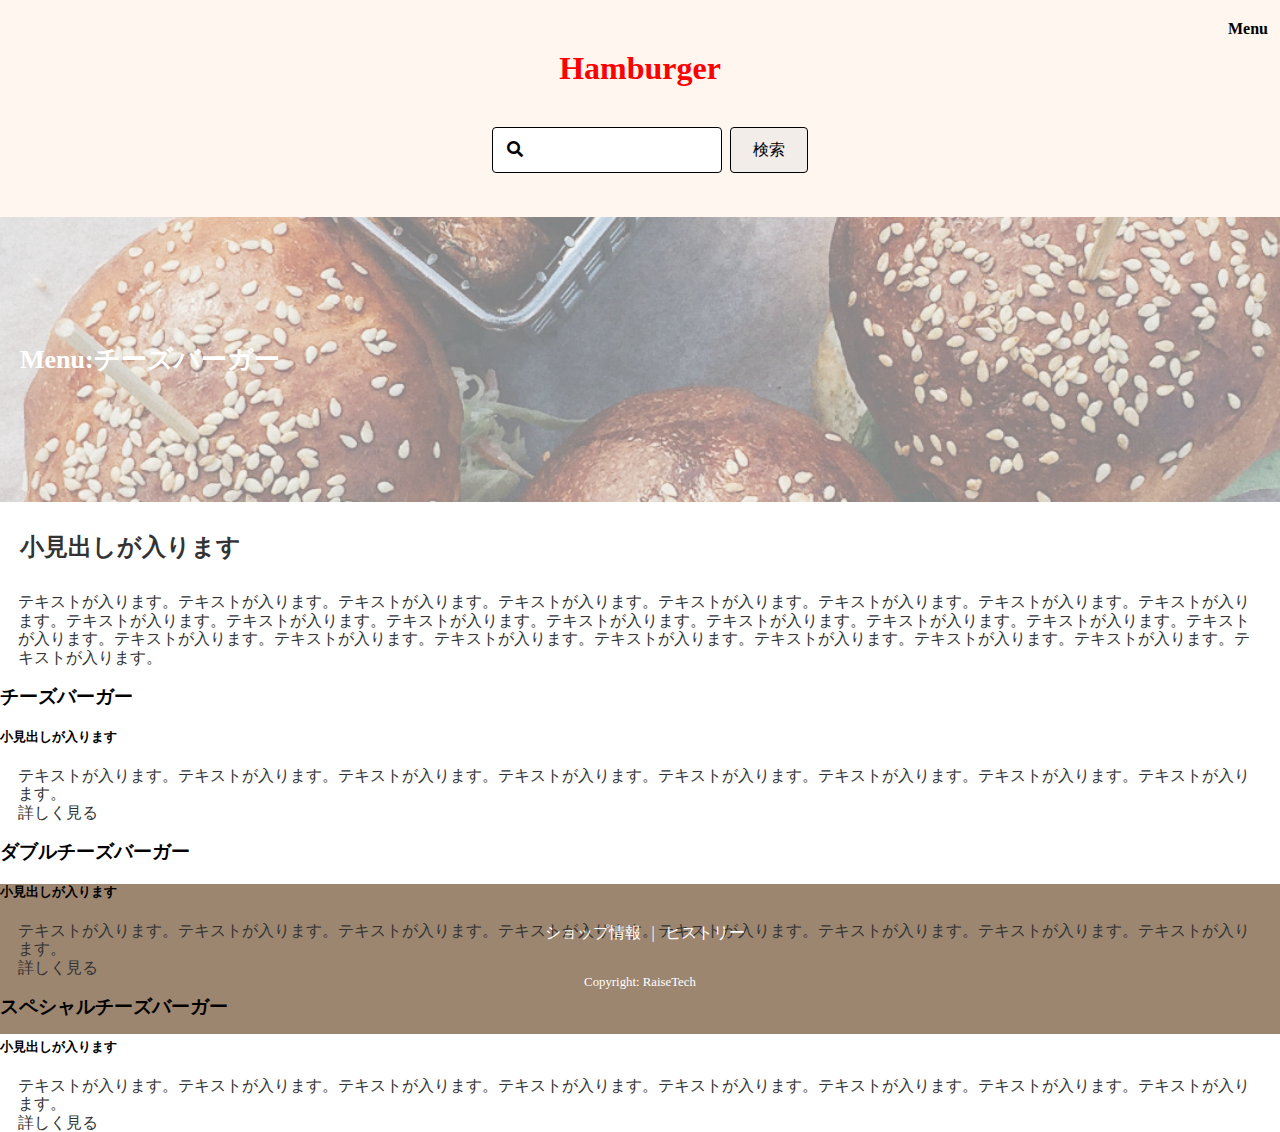
==== archive.html @ 67adfc06 "更新" ====
<!DOCTYPE html>
<html lang="ja">
<head>
    <meta charset="UTF-8">
    <meta name="viewport" content="width=device-width, initial-scale=1.0">
    <link href="https://use.fontawesome.com/releases/v5.6.1/css/all.css" rel="stylesheet">
    <link rel="stylesheet" href="css/style.css">
    <title>front-page</title>
</head>
<body>
        <header class="l-header">
            <h1 class="c-headline--lv1">Hamburger</h1>
            <form class="p-serchform" action="#">
                <span class="c-serch--icon"><i class="fa fa-search"></i></span>
                <input class="c-serch--box" type="search" name="search">
                <input class="c-serch--button" type="submit" name="submit" value="検索">
            </form>
            <p class="c-title--menu">Menu</p>
        </header>
        <div class="c-overlay"></div>
        <aside class="l-sidebar">
            <div class="p-primary-menu">
                <span class="c-close-button"></span>
                <p class="c-menu-title">Menu</p>
                <ul class="p-grand-menu c-grand-menu c-grand-menu__primary--menu">
                    <li class="c-grand-menu__primary--item"><p>バーガー</p>
                        <ul class="c-grand-menu__secondary--menu">
                            <li class="c-grand-menu__secondary--item">ハンバーガー</li>
                            <li class="c-grand-menu__secondary--item">チーズバーガー</li>
                            <li class="c-grand-menu__secondary--item">テリヤキバーガー</li>
                            <li class="c-grand-menu__secondary--item">アボカドバーガー</li>
                            <li class="c-grand-menu__secondary--item">フィッシュバーガー</li>
                            <li class="c-grand-menu__secondary--item">ベーコンバーガー</li>
                            <li class="c-grand-menu__secondary--item">チキンバーガー</li>
                        </ul>
                    </li>
                    <li class="c-grand-menu__primary--item"><p>サイド</p>
                        <ul class="c-grand-menu__secondary--menu">
                            <li class="c-grand-menu__secondary--item">ポテト</li>
                            <li class="c-grand-menu__secondary--item">サラダ</li>
                            <li class="c-grand-menu__secondary--item">ナゲット</li>
                            <li class="c-grand-menu__secondary--item">コーン</li>
                        </ul>
                    </li>
                    <li class="c-grand-menu__primary--item"><p>ドリンク</p>
                        <ul class="c-grand-menu__secondary--menu">
                            <li class="c-grand-menu__secondary--item">コーラ</li>
                            <li class="c-grand-menu__secondary--item">ファンタ</li>
                            <li class="c-grand-menu__secondary--item">オレンジ</li>
                            <li class="c-grand-menu__secondary--item">アップル</li>
                            <li class="c-grand-menu__secondary--item">紅茶（Ice/Hot）</li>
                            <li class="c-grand-menu__secondary--item">コーヒー（Ice/Hot）</li>
                        </ul>
                    </li>
                </ul><!--.p-grand-menu c-primary-menu-->
            </div><!--.p-primary-menu-->
        </aside>
       <main class="l-main-wrap">
            <div class="p-hero--archive">
                <h2 class="c-headline--lv2">Menu:<span>チーズバーガー</span></h2>
            </div>
        </main>
        <section class="l-sub--archive">
            <h4 class="c-headline--lv4__archive">小見出しが入ります</h4>
            <p>テキストが入ります。テキストが入ります。テキストが入ります。テキストが入ります。テキストが入ります。テキストが入ります。テキストが入ります。テキストが入ります。テキストが入ります。テキストが入ります。テキストが入ります。テキストが入ります。テキストが入ります。テキストが入ります。テキストが入ります。テキストが入ります。テキストが入ります。テキストが入ります。テキストが入ります。テキストが入ります。テキストが入ります。テキストが入ります。テキストが入ります。テキストが入ります。</p>
            <div class="c-food-menu">
                <div class="c-food-menu__picture"></div>
                <h3 class="c-food-menu__title">チーズバーガー</h3>
                <h5 class="c-food-menu__headline">小見出しが入ります</h5>
                <p class="c-food-menu__description">テキストが入ります。テキストが入ります。テキストが入ります。テキストが入ります。テキストが入ります。テキストが入ります。テキストが入ります。テキストが入ります。</p>
                <div class="c-food-menu__detail">
                    <p>詳しく見る</p>
                </div>
            </div>
            <div class="c-food-menu">
                <div class="c-food-menu__picture"></div>
                <h3 class="c-food-menu__title">ダブルチーズバーガー</h3>
                <h5 class="c-food-menu__headline">小見出しが入ります</h5>
                <p class="c-food-menu__description">テキストが入ります。テキストが入ります。テキストが入ります。テキストが入ります。テキストが入ります。テキストが入ります。テキストが入ります。テキストが入ります。</p>
                <div class="c-food-menu__detail">
                    <p>詳しく見る</p>
                </div>
            </div>
            <div class="c-food-menu">
                <div class="c-food-menu__picture"></div>
                <h3 class="c-food-menu__title">スペシャルチーズバーガー</h3>
                <h5 class="c-food-menu__headline">小見出しが入ります</h5>
                <p class="c-food-menu__description">テキストが入ります。テキストが入ります。テキストが入ります。テキストが入ります。テキストが入ります。テキストが入ります。テキストが入ります。テキストが入ります。</p>
                <div class="c-food-menu__detail">
                    <p>詳しく見る</p>
                </div>
            </div>
        </section>

    <footer class="l-footer">
        <nav class="p-footer__navigation">
            <ul class="c-footer__navigation">
                <li class="c-footer__navigation__item"><a href="#">ショップ情報</a></li>
                <li class="c-footer__navigation__item">|</li>
                <li class="c-footer__navigation__item"><a href="#">ヒストリー</a></li>
            </ul>
        </nav>
        <p class="c-copyright"><small>Copyright: RaiseTech</small></p>
    </footer>

    <script src="https://code.jquery.com/jquery-3.5.1.min.js"></script>
    <script type="text/javascript" src="./js/javascript.js"></script>

</body>
</html>
---- css/style.css ----
/*! normalize.css v8.0.1 | MIT License | github.com/necolas/normalize.css */
/* Document
   ========================================================================== */
/**
 * 1. Correct the line height in all browsers.
 * 2. Prevent adjustments of font size after orientation changes in iOS.
 */
html {
  line-height: 1.15;
  /* 1 */
  -webkit-text-size-adjust: 100%;
  /* 2 */
}

/* Sections
     ========================================================================== */
/**
   * Remove the margin in all browsers.
   */
body {
  margin: 0;
}

/**
   * Render the `main` element consistently in IE.
   */
main {
  display: block;
}

/**
   * Correct the font size and margin on `h1` elements within `section` and
   * `article` contexts in Chrome, Firefox, and Safari.
   */
h1 {
  font-size: 2em;
  margin: 0.67em 0;
}

/* Grouping content
     ========================================================================== */
/**
   * 1. Add the correct box sizing in Firefox.
   * 2. Show the overflow in Edge and IE.
   */
hr {
  -webkit-box-sizing: content-box;
          box-sizing: content-box;
  /* 1 */
  height: 0;
  /* 1 */
  overflow: visible;
  /* 2 */
}

/**
   * 1. Correct the inheritance and scaling of font size in all browsers.
   * 2. Correct the odd `em` font sizing in all browsers.
   */
pre {
  font-family: monospace, monospace;
  /* 1 */
  font-size: 1em;
  /* 2 */
}

/* Text-level semantics
     ========================================================================== */
/**
   * Remove the gray background on active links in IE 10.
   */
a {
  background-color: transparent;
}

/**
   * 1. Remove the bottom border in Chrome 57-
   * 2. Add the correct text decoration in Chrome, Edge, IE, Opera, and Safari.
   */
abbr[title] {
  border-bottom: none;
  /* 1 */
  text-decoration: underline;
  /* 2 */
  -webkit-text-decoration: underline dotted;
          text-decoration: underline dotted;
  /* 2 */
}

/**
   * Add the correct font weight in Chrome, Edge, and Safari.
   */
b, strong {
  font-weight: bolder;
}

/**
   * 1. Correct the inheritance and scaling of font size in all browsers.
   * 2. Correct the odd `em` font sizing in all browsers.
   */
code, kbd, samp {
  font-family: monospace, monospace;
  /* 1 */
  font-size: 1em;
  /* 2 */
}

/**
   * Add the correct font size in all browsers.
   */
small {
  font-size: 80%;
}

/**
   * Prevent `sub` and `sup` elements from affecting the line height in
   * all browsers.
   */
sub, sup {
  font-size: 75%;
  line-height: 0;
  position: relative;
  vertical-align: baseline;
}

sub {
  bottom: -0.25em;
}

sup {
  top: -0.5em;
}

/* Embedded content
     ========================================================================== */
/**
   * Remove the border on images inside links in IE 10.
   */
img {
  border-style: none;
}

/* Forms
     ========================================================================== */
/**
   * 1. Change the font styles in all browsers.
   * 2. Remove the margin in Firefox and Safari.
   */
button, input, optgroup, select, textarea {
  font-family: inherit;
  /* 1 */
  font-size: 100%;
  /* 1 */
  line-height: 1.15;
  /* 1 */
  margin: 0;
  /* 2 */
}

/**
   * Show the overflow in IE.
   * 1. Show the overflow in Edge.
   */
button, input {
  /* 1 */
  overflow: visible;
}

/**
   * Remove the inheritance of text transform in Edge, Firefox, and IE.
   * 1. Remove the inheritance of text transform in Firefox.
   */
button, select {
  /* 1 */
  text-transform: none;
}

/**
   * Correct the inability to style clickable types in iOS and Safari.
   */
button, [type="button"], [type="reset"], [type="submit"] {
  -webkit-appearance: button;
}

/**
   * Remove the inner border and padding in Firefox.
   */
button::-moz-focus-inner, [type="button"]::-moz-focus-inner, [type="reset"]::-moz-focus-inner, [type="submit"]::-moz-focus-inner {
  border-style: none;
  padding: 0;
}

/**
   * Restore the focus styles unset by the previous rule.
   */
button:-moz-focusring, [type="button"]:-moz-focusring, [type="reset"]:-moz-focusring, [type="submit"]:-moz-focusring {
  outline: 1px dotted ButtonText;
}

/**
   * Correct the padding in Firefox.
   */
fieldset {
  padding: 0.35em 0.75em 0.625em;
}

/**
   * 1. Correct the text wrapping in Edge and IE.
   * 2. Correct the color inheritance from `fieldset` elements in IE.
   * 3. Remove the padding so developers are not caught out when they zero out
   *    `fieldset` elements in all browsers.
   */
legend {
  -webkit-box-sizing: border-box;
          box-sizing: border-box;
  /* 1 */
  color: inherit;
  /* 2 */
  display: table;
  /* 1 */
  max-width: 100%;
  /* 1 */
  padding: 0;
  /* 3 */
  white-space: normal;
  /* 1 */
}

/**
   * Add the correct vertical alignment in Chrome, Firefox, and Opera.
   */
progress {
  vertical-align: baseline;
}

/**
   * Remove the default vertical scrollbar in IE 10+.
   */
textarea {
  overflow: auto;
}

/**
   * 1. Add the correct box sizing in IE 10.
   * 2. Remove the padding in IE 10.
   */
[type="checkbox"], [type="radio"] {
  -webkit-box-sizing: border-box;
          box-sizing: border-box;
  /* 1 */
  padding: 0;
  /* 2 */
}

/**
   * Correct the cursor style of increment and decrement buttons in Chrome.
   */
[type="number"]::-webkit-inner-spin-button, [type="number"]::-webkit-outer-spin-button {
  height: auto;
}

/**
   * 1. Correct the odd appearance in Chrome and Safari.
   * 2. Correct the outline style in Safari.
   */
[type="search"] {
  -webkit-appearance: textfield;
  /* 1 */
  outline-offset: -2px;
  /* 2 */
}

[type="search"]::-webkit-search-decoration {
  -webkit-appearance: none;
}

/**
   * Remove the inner padding in Chrome and Safari on macOS.
   */
/**
   * 1. Correct the inability to style clickable types in iOS and Safari.
   * 2. Change font properties to `inherit` in Safari.
   */
::-webkit-file-upload-button {
  -webkit-appearance: button;
  /* 1 */
  font: inherit;
  /* 2 */
}

/* Interactive
     ========================================================================== */
/*
   * Add the correct display in Edge, IE 10+, and Firefox.
   */
details {
  display: block;
}

/*
   * Add the correct display in all browsers.
   */
summary {
  display: list-item;
}

/* Misc
     ========================================================================== */
/**
   * Add the correct display in IE 10+.
   */
template, [hidden] {
  display: none;
}

/**
   * Add the correct display in IE 10.
   */
.c-headline--lv1 {
  margin: 0;
}

.c-title--menu {
  margin: 0;
}

section {
  margin: 0;
}

div {
  margin: 0;
}

p {
  margin: 0;
}

.c-footer__navigation {
  margin: 0;
  padding: 0;
}

.p-grand-menu {
  margin: 0;
  padding: 0;
}

.c-grand-menu__secondary--menu {
  margin: 0;
  padding: 0;
}

.p-primary-menu {
  margin: 0;
  padding: 0;
}

.c-close-button {
  margin: 0;
  padding: 0;
}

.c-headline--lv1 {
  margin: 0;
  padding: 0;
}

.c-headline--lv2 {
  margin: 0;
  padding: 0;
}

.c-headline--lv3 {
  margin: 0;
  padding: 0;
}

.c-headline--lv4 {
  margin: 0;
  padding: 0;
}

.p-hero--main {
  margin: 0;
  padding: 0;
}

.l-main-wrap {
  margin: 0;
  padding: 0;
}

.l-header {
  height: 217px;
  width: 100%;
  background-color: #FFF7EF;
}

.l-sidebar {
  width: 250px;
  height: 2716px;
  position: fixed;
  top: 0;
  right: -100%;
  display: block;
  -webkit-transition: 0.3s;
  transition: 0.3s;
  overflow-y: scroll;
}

.l-sidebar.open {
  overflow-y: scroll;
  width: 250px;
  height: 2716px;
  position: fixed;
  top: 0;
  right: 0;
  display: block;
  -webkit-transition: 0.3s;
  transition: 0.3s;
}

.l-main-wrap {
  width: 100%;
  height: 285px;
}

.l-sub--wrap {
  width: 100%;
  height: 1374px;
  display: -webkit-box;
  display: -ms-flexbox;
  display: flex;
  -webkit-box-orient: vertical;
  -webkit-box-direction: normal;
      -ms-flex-direction: column;
          flex-direction: column;
}

.l-sub--archive {
  width: 100%;
  height: 350px;
}

.l-sub--archive p {
  color: #333333;
  margin-right: 18px;
  margin-left: 18px;
}

.l-map {
  width: auto;
  height: 691px;
  background-color: rgba(94, 94, 94, 0.651);
}

.l-footer {
  width: 100%;
  height: 150px;
  background-color: #9D8670;
}

.c-headline--lv1 {
  font-weight: bold;
  font-size: 32px;
  text-align: center;
  padding-top: 50px;
}

.c-headline--lv2 {
  font-weight: bold;
  font-size: 26px;
  color: white;
  line-height: 285px;
  margin-left: 20px;
}

.c-headline--lv3 {
  font-weight: normal;
  font-size: 26px;
  color: white;
}

.c-headline--lv4 {
  color: white;
  font-weight: bold;
  font-size: 26px;
  margin-top: 30px;
  margin-left: 10px;
  margin-bottom: 12px;
}

.c-headline--lv4__archive {
  font-size: 24px;
  margin-left: 20px;
  color: #333333;
}

.c-serch--box {
  border-radius: 4px;
  width: 230px;
  height: 46px;
  border: 1px solid;
  margin-right: 2px;
  padding-left: 35px;
}

.c-serch--button {
  border-radius: 4px;
  width: 78px;
  height: 46px;
  border: 1px solid;
  font-size: 16px;
  margin-left: 2px;
  background-color: #F2EDE9;
  -webkit-transition: background-color 0.3s;
  transition: background-color 0.3s;
}

.c-serch--button:hover {
  cursor: pointer;
  background-color: #d3cfcad3;
}

.c-serch--icon i {
  -webkit-columns: #333333;
          columns: #333333;
  position: relative;
  left: 35px;
}

.c-title--menu {
  font-weight: bold;
  position: absolute;
  top: 20px;
  right: 12px;
  cursor: pointer;
}

.c-title--menu a {
  text-decoration: none;
  color: #333333;
}

.c-place-menu__name {
  color: white;
  font-weight: bold;
  font-size: 32px;
  margin-top: 50px;
  margin-left: 10px;
}

.c-place-menu__bar {
  width: 5%;
  border: white solid 3px;
  margin-top: 40px;
  margin-left: 10px;
}

.c-place-menu__description {
  color: white;
  margin-left: 10px;
}

.c-footer__navigation {
  display: -webkit-box;
  display: -ms-flexbox;
  display: flex;
  -webkit-box-pack: center;
      -ms-flex-pack: center;
          justify-content: center;
  list-style: none;
  padding-top: 40px;
}

.c-footer__navigation__item {
  color: white;
  padding-left: 10px;
}

.c-footer__navigation__item a {
  color: white;
  text-decoration: none;
}

.c-copyright {
  color: white;
  text-align: center;
  padding-top: 30px;
}

.c-grand-menu__primary--menu {
  list-style: none;
  position: absolute;
  top: 218px;
  left: 46px;
}

.c-grand-menu__primary--item > p {
  color: #707070;
  padding-top: 25px;
  padding-bottom: 25px;
  font-size: 20px;
}

.c-grand-menu__secondary--menu {
  list-style: none;
}

.c-grand-menu__secondary--item {
  padding-top: 10px;
  padding-bottom: 10px;
  padding-left: 18px;
  color: #707070;
}

.c-close-button {
  display: block;
  width: 40px;
  height: 40px;
  position: relative;
  margin-left: auto;
  cursor: pointer;
}

.c-close-button::before, .c-close-button::after {
  content: "";
  display: block;
  width: 100%;
  height: 6px;
  background-color: #707070;
  -webkit-transform: rotate(45deg);
          transform: rotate(45deg);
  -webkit-transform-origin: 0% 50%;
          transform-origin: 0% 50%;
  position: absolute;
  top: calc(14% - 5px);
  left: 14%;
}

.c-close-button::after {
  -webkit-transform: rotate(-45deg);
          transform: rotate(-45deg);
  -webkit-transform-origin: 100% 50%;
          transform-origin: 100% 50%;
  left: auto;
  right: 14%;
  cursor: pointer;
}

.c-map {
  background-color: rgba(0, 0, 0, 0.274);
  height: 415px;
}

.c-map__title {
  padding-top: 20px;
  padding-left: 20px;
}

.c-map__bar {
  border: white solid 1px;
  width: 13%;
  margin-top: 18px;
  margin-left: 18px;
  margin-bottom: 8px;
}

.c-map__description {
  color: white;
  font-size: 14px;
  margin-left: 18px;
  line-height: 36px;
}

.c-overlay {
  top: 0;
  left: 100%;
}

.c-overlay.open {
  height: 100%;
  width: 100%;
  background-color: rgba(0, 0, 0, 0.5);
  position: absolute;
  top: 0;
  left: 0;
  display: block;
}

.p-serchform {
  text-align: center;
  padding-top: 40px;
}

.p-hero--main {
  background-image: url(/image/hero1.png);
  background-size: cover;
  height: 285px;
}

.p-hero--archive {
  background-image: url(/image/hero2.png);
  background-size: cover;
  height: 285px;
  background-position: center;
}

.p-place-menu--takeout {
  background-image: url(/image/takeout.png);
  width: 95%;
  height: 642px;
  margin-top: 20px;
  margin-bottom: 20px;
  margin-right: auto;
  margin-left: auto;
}

.p-place-menu--eatin {
  background-image: url(/image/eatin.png);
  width: 95%;
  height: 642px;
  margin-bottom: 49px;
  margin-right: auto;
  margin-left: auto;
}

.p-place-menu--wrap {
  display: -webkit-box;
  display: -ms-flexbox;
  display: flex;
  -webkit-box-orient: vertical;
  -webkit-box-direction: normal;
      -ms-flex-direction: column;
          flex-direction: column;
  -webkit-box-pack: end;
      -ms-flex-pack: end;
          justify-content: flex-end;
  height: 490px;
}

.p-place-menu__content {
  width: 95%;
  height: 163px;
  background-color: rgba(199, 199, 199, 0.637);
  margin-top: 10px;
  margin-left: auto;
  margin-right: auto;
}

.p-primary-menu {
  width: 250px;
  height: 3300px;
  background-color: #F2EDE9;
  position: relative;
  margin-left: auto;
}

.p-map {
  background-image: url(/image/map.png);
  background-size: cover;
  height: 691px;
}

@media screen and (min-width: 600px) {
  .c-headline--lv1 {
    color: red;
  }
}

body {
  position: relative;
}
/*# sourceMappingURL=style.css.map */
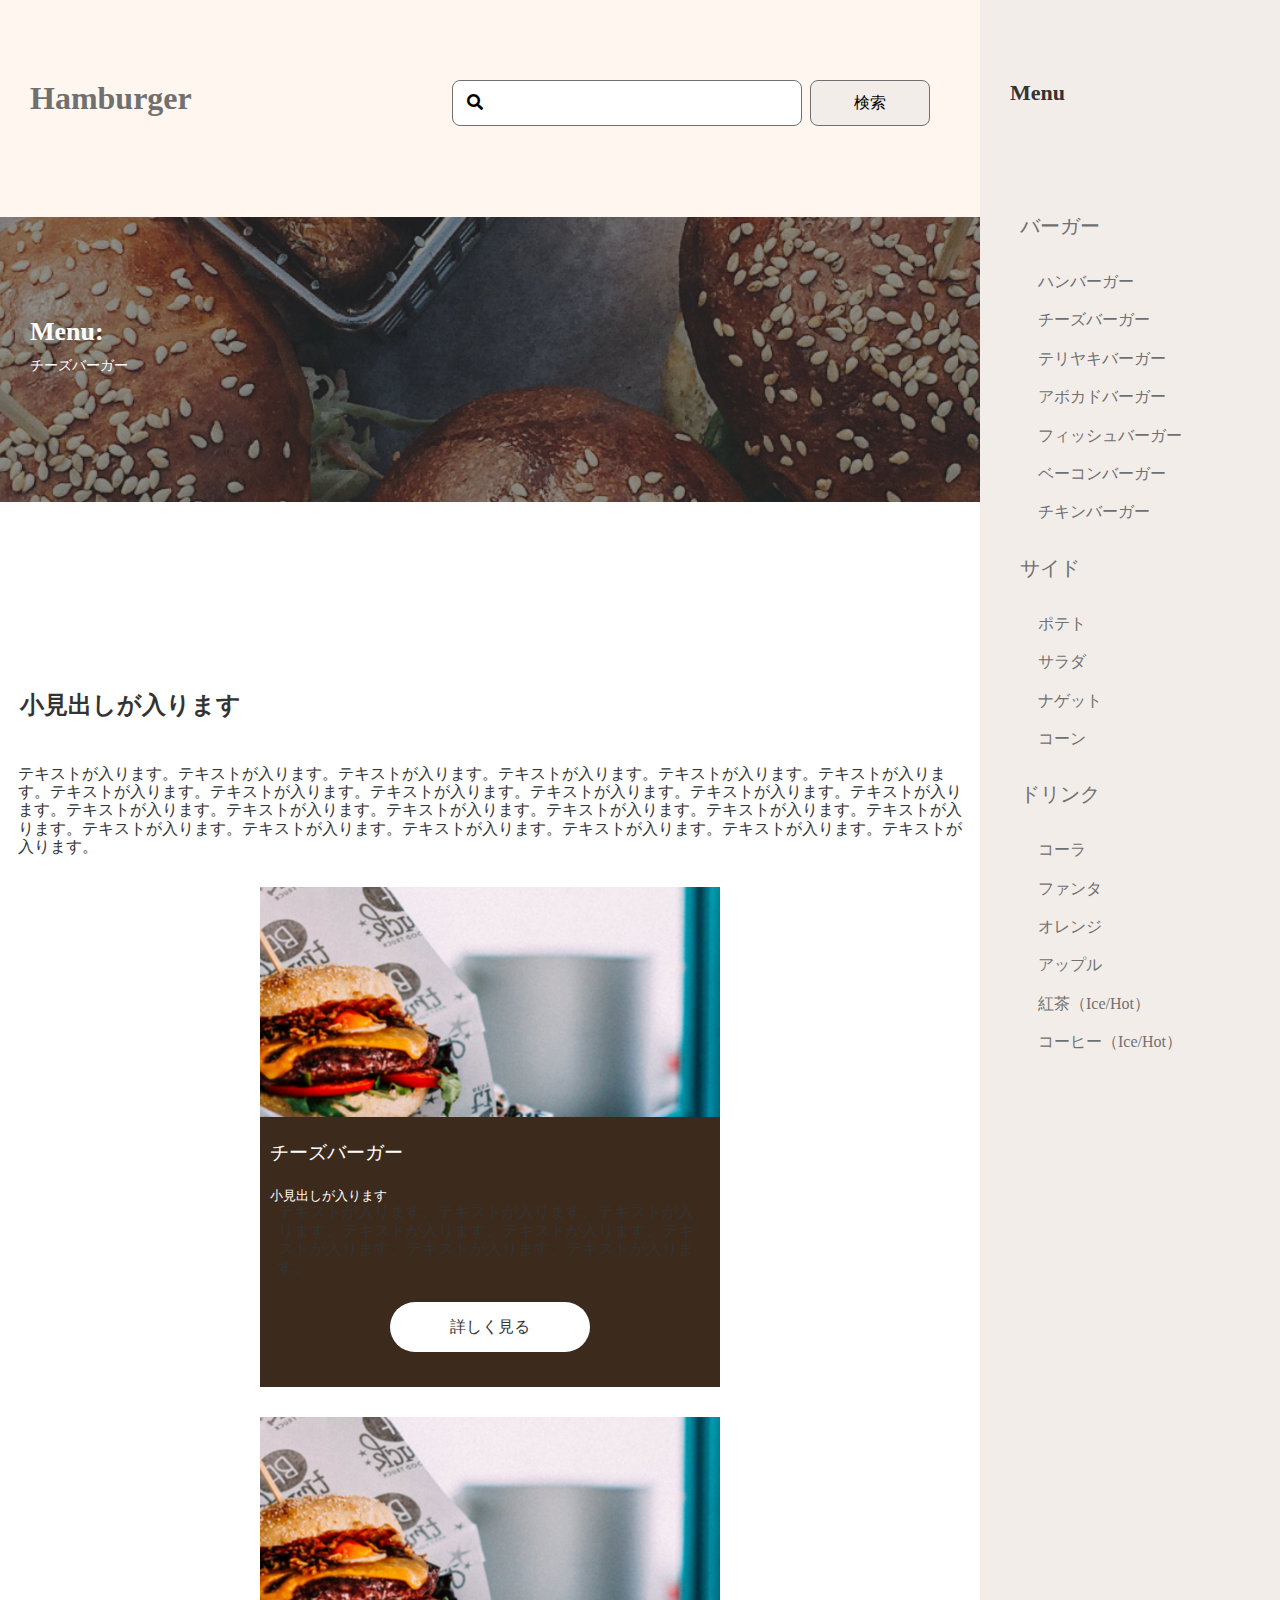
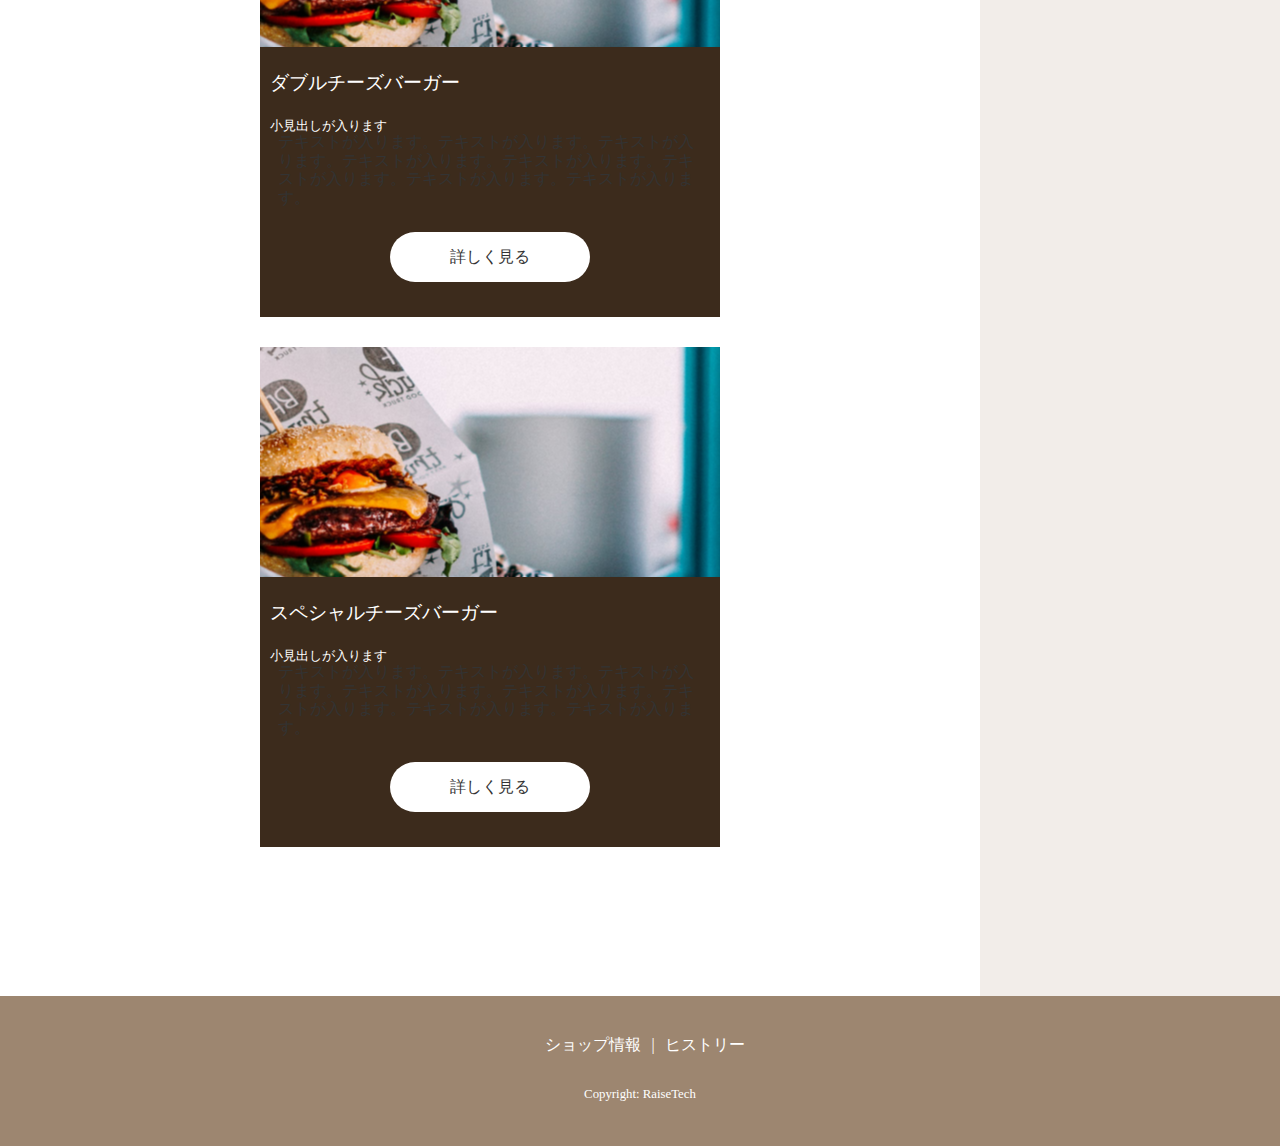
==== commit f101c3a7: "更新" ====
--- a/archive.html
+++ b/archive.html
@@ -21,7 +21,7 @@
         <aside class="l-sidebar">
             <div class="p-primary-menu">
                 <span class="c-close-button"></span>
-                <p class="c-menu-title">Menu</p>
+                <p class="c-title--menu__sidebar">Menu</p>
                 <ul class="p-grand-menu c-grand-menu c-grand-menu__primary--menu">
                     <li class="c-grand-menu__primary--item"><p>バーガー</p>
                         <ul class="c-grand-menu__secondary--menu">
@@ -57,7 +57,7 @@
         </aside>
        <main class="l-main-wrap">
             <div class="p-hero--archive">
-                <h2 class="c-headline--lv2">Menu:<span>チーズバーガー</span></h2>
+                <h2 class="c-headline--lv2__archive">Menu:<span><br>チーズバーガー</span></h2>
             </div>
         </main>
         <section class="l-sub--archive">
--- a/css/style.css
+++ b/css/style.css
@@ -1,3 +1,29 @@
+@media screen and (min-width: 1200px) {
+  body {
+    display: -ms-grid;
+    display: grid;
+    grid-template: "header sidebar" 217px "main sidebar" 430px "sub sidebar" 1300px "map sidebar" 649px "footer footer" 150px / 1fr 300px;
+  }
+  .l-header {
+    grid-area: header;
+  }
+  .l-sidebar {
+    grid-area: sidebar;
+  }
+  .l-main-wrap {
+    grid-area: main;
+  }
+  .l-sub--wrap {
+    grid-area: sub;
+  }
+  .l-map {
+    grid-area: map;
+  }
+  .l-footer {
+    grid-area: footer;
+  }
+}
+
 /*! normalize.css v8.0.1 | MIT License | github.com/necolas/normalize.css */
 /* Document
    ========================================================================== */
@@ -391,10 +417,56 @@
   padding: 0;
 }
 
+.c-headline--lv2__archive {
+  margin: 0;
+  padding: 0;
+}
+
+.c-headline--lv4__archive {
+  margin: 0;
+  padding: 0;
+}
+
+.c-food-menu__title {
+  margin: 0;
+  padding: 0;
+}
+
+.c-food-menu__headline {
+  margin: 0;
+  padding: 0;
+}
+
+.c-food-menu__description {
+  margin: 0;
+  padding: 0;
+}
+
+.c-food-menu__detail {
+  margin: 0;
+  padding: 0;
+}
+
+body {
+  position: relative;
+}
+
 .l-header {
   height: 217px;
   width: 100%;
   background-color: #FFF7EF;
+}
+
+@media screen and (min-width: 1200px) {
+  .l-header {
+    height: 217px;
+    display: -webkit-box;
+    display: -ms-flexbox;
+    display: flex;
+    -webkit-box-pack: justify;
+        -ms-flex-pack: justify;
+            justify-content: space-between;
+  }
 }
 
 .l-sidebar {
@@ -409,6 +481,15 @@
   overflow-y: scroll;
 }
 
+@media screen and (min-width: 1200px) {
+  .l-sidebar {
+    position: initial;
+    width: 300px;
+    overflow-y: initial;
+    height: 100%;
+  }
+}
+
 .l-sidebar.open {
   overflow-y: scroll;
   width: 250px;
@@ -426,6 +507,12 @@
   height: 285px;
 }
 
+@media screen and (min-width: 1200px) {
+  .l-main-wrap {
+    height: 430px;
+  }
+}
+
 .l-sub--wrap {
   width: 100%;
   height: 1374px;
@@ -438,9 +525,28 @@
           flex-direction: column;
 }
 
+@media screen and (min-width: 600px) {
+  .l-sub--wrap {
+    -webkit-box-pack: justify;
+        -ms-flex-pack: justify;
+            justify-content: space-between;
+    -webkit-box-orient: initial;
+    -webkit-box-direction: initial;
+        -ms-flex-direction: initial;
+            flex-direction: initial;
+    height: 720px;
+  }
+}
+
+@media screen and (min-width: 1200px) {
+  .l-sub--wrap {
+    height: 1300px;
+  }
+}
+
 .l-sub--archive {
   width: 100%;
-  height: 350px;
+  height: auto;
 }
 
 .l-sub--archive p {
@@ -453,6 +559,18 @@
   width: auto;
   height: 691px;
   background-color: rgba(94, 94, 94, 0.651);
+}
+
+@media screen and (min-width: 600px) {
+  .l-map {
+    height: 415px;
+  }
+}
+
+@media screen and (min-width: 1200px) {
+  .l-map {
+    height: 649px;
+  }
 }
 
 .l-footer {
@@ -466,6 +584,19 @@
   font-size: 32px;
   text-align: center;
   padding-top: 50px;
+  color: #707070;
+}
+
+.c-headline--lv1 > a {
+  text-decoration: none;
+  color: #707070;
+}
+
+@media screen and (min-width: 1200px) {
+  .c-headline--lv1 {
+    padding-top: 80px;
+    padding-left: 30px;
+  }
 }
 
 .c-headline--lv2 {
@@ -474,6 +605,20 @@
   color: white;
   line-height: 285px;
   margin-left: 20px;
+}
+
+.c-headline--lv2__archive {
+  padding-top: 100px;
+  padding-left: 30px;
+  font-weight: bold;
+  font-size: 26px;
+  line-height: initial;
+  color: white;
+}
+
+.c-headline--lv2__archive span {
+  font-size: 14px;
+  font-weight: normal;
 }
 
 .c-headline--lv3 {
@@ -493,24 +638,33 @@
 
 .c-headline--lv4__archive {
   font-size: 24px;
+  margin-top: 45px;
+  margin-bottom: 45px;
   margin-left: 20px;
   color: #333333;
 }
 
 .c-serch--box {
-  border-radius: 4px;
+  border-radius: 8px;
   width: 230px;
   height: 46px;
-  border: 1px solid;
+  border: 1px solid #707070;
   margin-right: 2px;
   padding-left: 35px;
+  padding-right: 10px;
+}
+
+@media screen and (min-width: 600px) {
+  .c-serch--box {
+    width: 350px;
+  }
 }
 
 .c-serch--button {
-  border-radius: 4px;
+  border-radius: 8px;
   width: 78px;
   height: 46px;
-  border: 1px solid;
+  border: 1px solid #707070;
   font-size: 16px;
   margin-left: 2px;
   background-color: #F2EDE9;
@@ -518,6 +672,12 @@
   transition: background-color 0.3s;
 }
 
+@media screen and (min-width: 600px) {
+  .c-serch--button {
+    width: 120px;
+  }
+}
+
 .c-serch--button:hover {
   cursor: pointer;
   background-color: #d3cfcad3;
@@ -535,12 +695,28 @@
   position: absolute;
   top: 20px;
   right: 12px;
+  color: #707070;
   cursor: pointer;
+}
+
+.c-title--menu__sidebar {
+  display: none;
+}
+
+@media screen and (min-width: 1200px) {
+  .c-title--menu__sidebar {
+    display: block;
+    color: #333333;
+    font-weight: bold;
+    font-size: 22px;
+    padding-top: 80px;
+    padding-left: 30px;
+  }
 }
 
 .c-title--menu a {
   text-decoration: none;
-  color: #333333;
+  color: #707070;
 }
 
 .c-place-menu__name {
@@ -597,6 +773,13 @@
   left: 46px;
 }
 
+@media screen and (min-width: 1200px) {
+  .c-grand-menu__primary--menu {
+    top: 190px;
+    left: 40px;
+  }
+}
+
 .c-grand-menu__primary--item > p {
   color: #707070;
   padding-top: 25px;
@@ -604,6 +787,11 @@
   font-size: 20px;
 }
 
+.c-grand-menu__primary--item > p > a {
+  text-decoration: none;
+  color: #707070;
+}
+
 .c-grand-menu__secondary--menu {
   list-style: none;
 }
@@ -612,6 +800,11 @@
   padding-top: 10px;
   padding-bottom: 10px;
   padding-left: 18px;
+  color: #707070;
+}
+
+.c-grand-menu__secondary--item > a {
+  text-decoration: none;
   color: #707070;
 }
 
@@ -621,6 +814,8 @@
   height: 40px;
   position: relative;
   margin-left: auto;
+  top: 16px;
+  right: 16px;
   cursor: pointer;
 }
 
@@ -649,9 +844,22 @@
   cursor: pointer;
 }
 
+@media screen and (min-width: 1200px) {
+  .c-close-button {
+    display: none;
+  }
+}
+
 .c-map {
   background-color: rgba(0, 0, 0, 0.274);
   height: 415px;
+}
+
+@media screen and (min-width: 1200px) {
+  .c-map {
+    width: 600px;
+    height: 649px;
+  }
 }
 
 .c-map__title {
@@ -677,6 +885,12 @@
 .c-overlay {
   top: 0;
   left: 100%;
+}
+
+@media screen and (min-width: 1200px) {
+  .c-overlay {
+    display: none;
+  }
 }
 
 .c-overlay.open {
@@ -689,15 +903,86 @@
   display: block;
 }
 
+@media screen and (min-width: 1200px) {
+  .c-overlay.open {
+    display: none;
+  }
+}
+
+.c-food-menu {
+  margin-left: auto;
+  margin-right: auto;
+  margin-top: 30px;
+  width: 460px;
+  height: 500px;
+  background-color: #3C2B1C;
+}
+
+.c-food-menu__picture {
+  background-image: url(/image/menu1.png);
+  width: 100%;
+  height: 230px;
+  background-position: center;
+}
+
+.c-food-menu__title {
+  color: white;
+  font-weight: normal;
+  padding-top: 25px;
+  padding-left: 10px;
+}
+
+.c-food-menu__headline {
+  color: white;
+  font-weight: normal;
+  padding-top: 25px;
+  padding-left: 10px;
+}
+
+.c-food-menu__description {
+  color: white;
+  font-weight: normal;
+}
+
+.c-food-menu__detail {
+  margin-top: 25px;
+  width: 200px;
+  height: 50px;
+  background-color: white;
+  margin-left: auto;
+  margin-right: auto;
+  border-radius: 50px;
+}
+
+.c-food-menu__detail p {
+  text-align: center;
+  line-height: 50px;
+}
+
 .p-serchform {
   text-align: center;
   padding-top: 40px;
+}
+
+@media screen and (min-width: 1200px) {
+  .p-serchform {
+    padding-top: 80px;
+    padding-right: 50px;
+  }
 }
 
 .p-hero--main {
   background-image: url(/image/hero1.png);
   background-size: cover;
   height: 285px;
+  background-position: right 10% top 40%;
+  background-repeat: no-repeat;
+}
+
+@media screen and (min-width: 1200px) {
+  .p-hero--main {
+    height: 430px;
+  }
 }
 
 .p-hero--archive {
@@ -705,6 +990,7 @@
   background-size: cover;
   height: 285px;
   background-position: center;
+  background-color: #333333;
 }
 
 .p-place-menu--takeout {
@@ -717,6 +1003,21 @@
   margin-left: auto;
 }
 
+@media screen and (min-width: 600px) {
+  .p-place-menu--takeout {
+    width: 45%;
+    margin-top: 30px;
+  }
+}
+
+@media screen and (min-width: 1200px) {
+  .p-place-menu--takeout {
+    height: 1193px;
+    margin-top: 50px;
+    margin-bottom: 50px;
+  }
+}
+
 .p-place-menu--eatin {
   background-image: url(/image/eatin.png);
   width: 95%;
@@ -724,6 +1025,21 @@
   margin-bottom: 49px;
   margin-right: auto;
   margin-left: auto;
+}
+
+@media screen and (min-width: 600px) {
+  .p-place-menu--eatin {
+    width: 45%;
+    margin-top: 30px;
+  }
+}
+
+@media screen and (min-width: 1200px) {
+  .p-place-menu--eatin {
+    height: 1193px;
+    margin-top: 50px;
+    margin-bottom: 50px;
+  }
 }
 
 .p-place-menu--wrap {
@@ -740,6 +1056,12 @@
   height: 490px;
 }
 
+@media screen and (min-width: 1200px) {
+  .p-place-menu--wrap {
+    height: 990px;
+  }
+}
+
 .p-place-menu__content {
   width: 95%;
   height: 163px;
@@ -757,6 +1079,13 @@
   margin-left: auto;
 }
 
+@media screen and (min-width: 1200px) {
+  .p-primary-menu {
+    height: 100%;
+    width: 100%;
+  }
+}
+
 .p-map {
   background-image: url(/image/map.png);
   background-size: cover;
@@ -764,12 +1093,14 @@
 }
 
 @media screen and (min-width: 600px) {
-  .c-headline--lv1 {
-    color: red;
-  }
-}
-
-body {
-  position: relative;
+  .p-map {
+    height: 415px;
+  }
+}
+
+@media screen and (min-width: 1200px) {
+  .p-map {
+    height: 649px;
+  }
 }
 /*# sourceMappingURL=style.css.map */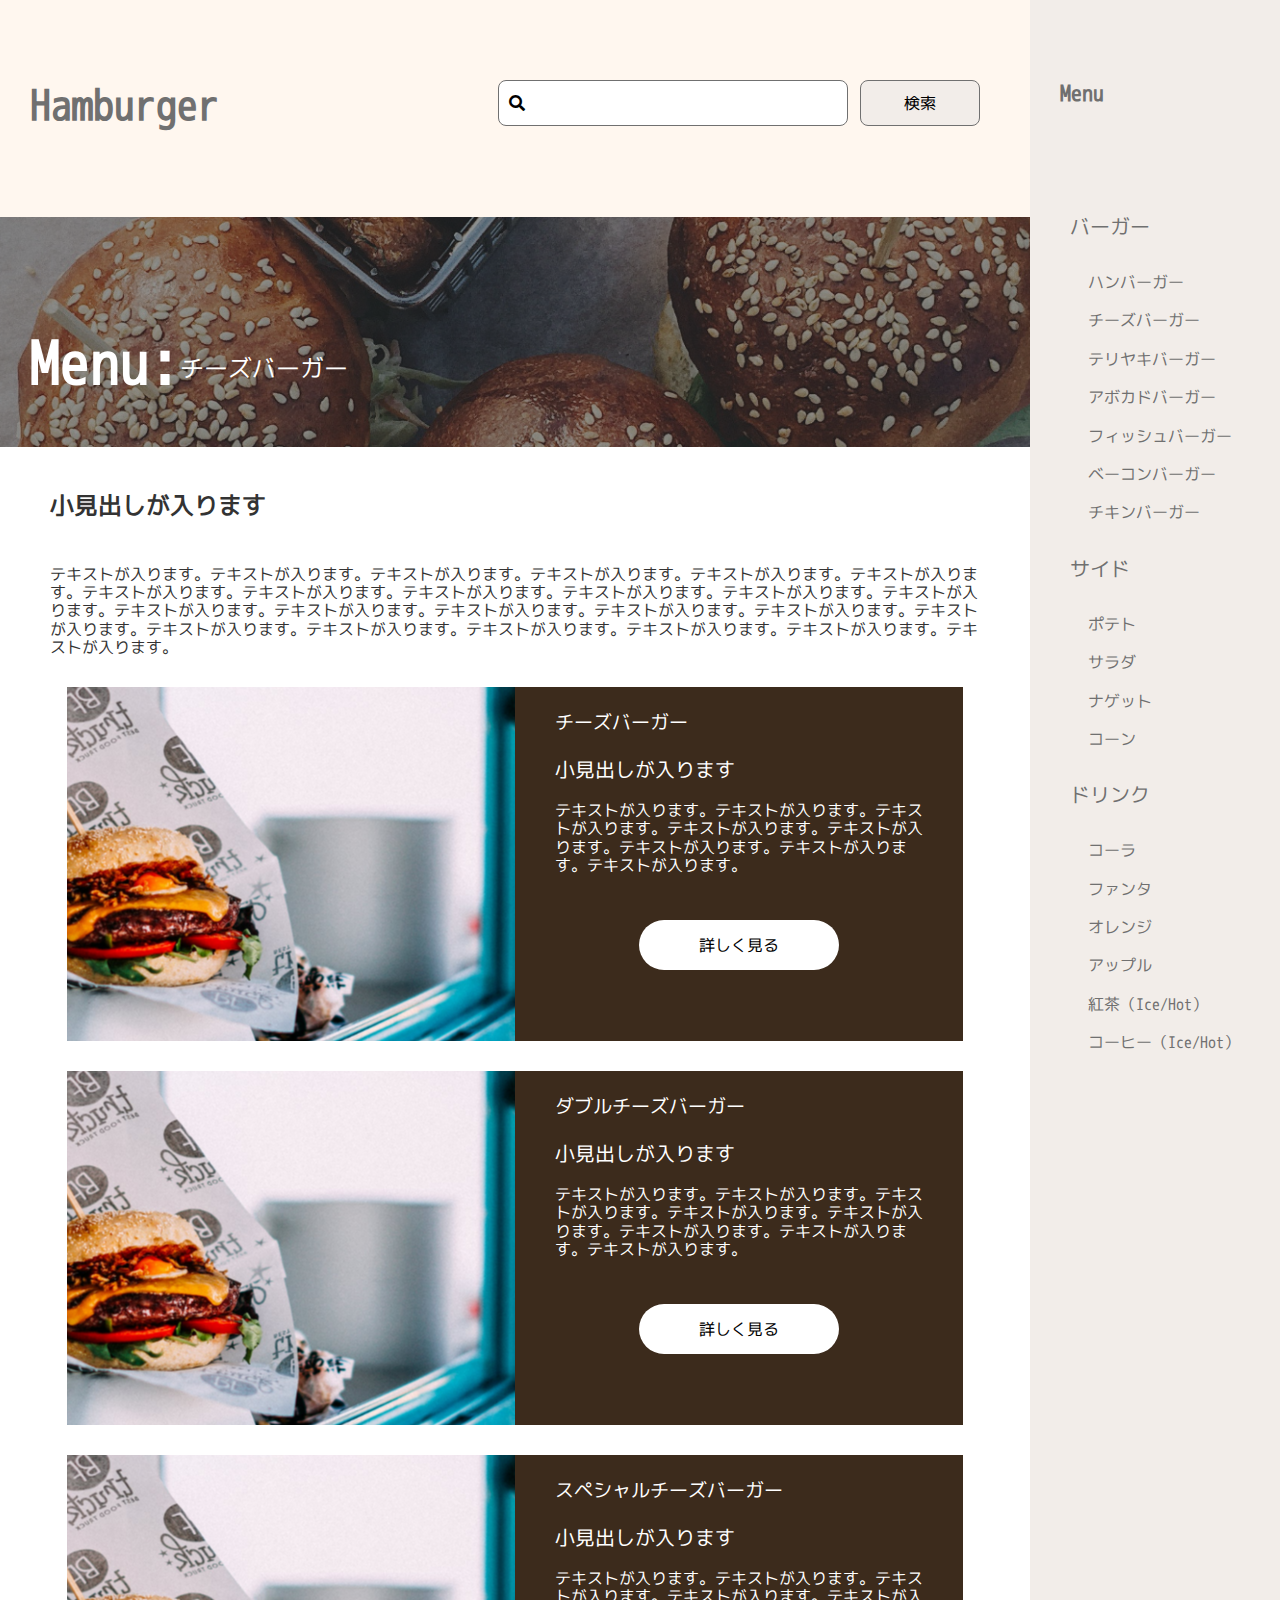
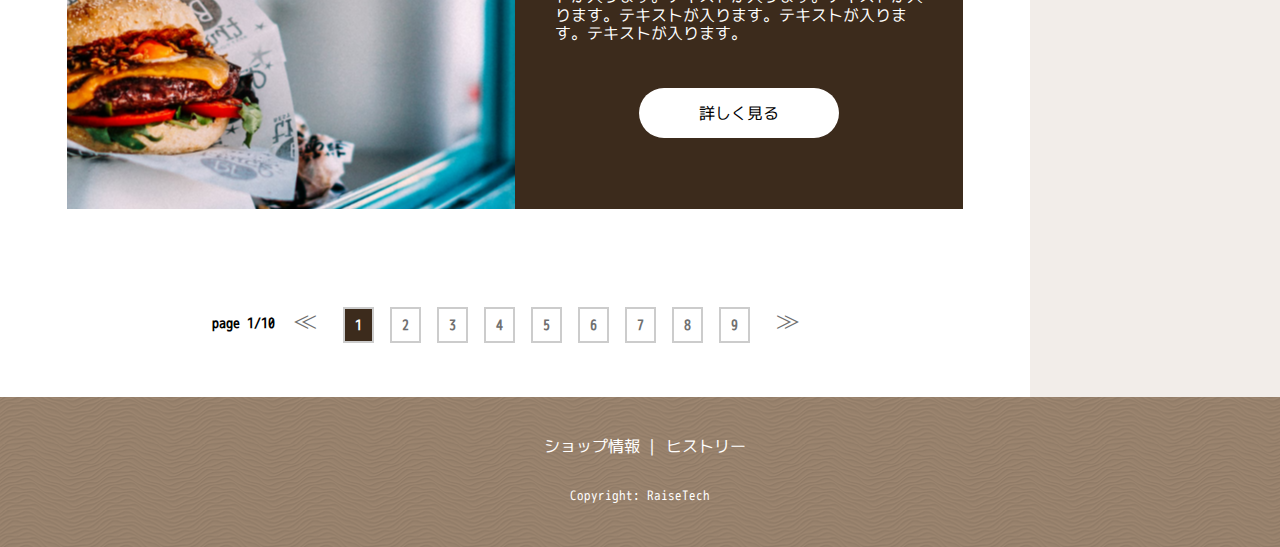
==== commit acb9f8c1: "更新" ====
--- a/archive.html
+++ b/archive.html
@@ -5,104 +5,125 @@
     <meta name="viewport" content="width=device-width, initial-scale=1.0">
     <link href="https://use.fontawesome.com/releases/v5.6.1/css/all.css" rel="stylesheet">
     <link rel="stylesheet" href="css/style.css">
-    <title>front-page</title>
+    <title>archive</title>
 </head>
 <body>
-        <header class="l-header">
-            <h1 class="c-headline--lv1">Hamburger</h1>
-            <form class="p-serchform" action="#">
-                <span class="c-serch--icon"><i class="fa fa-search"></i></span>
-                <input class="c-serch--box" type="search" name="search">
-                <input class="c-serch--button" type="submit" name="submit" value="検索">
-            </form>
-            <p class="c-title--menu">Menu</p>
-        </header>
-        <div class="c-overlay"></div>
-        <aside class="l-sidebar">
-            <div class="p-primary-menu">
-                <span class="c-close-button"></span>
-                <p class="c-title--menu__sidebar">Menu</p>
-                <ul class="p-grand-menu c-grand-menu c-grand-menu__primary--menu">
-                    <li class="c-grand-menu__primary--item"><p>バーガー</p>
-                        <ul class="c-grand-menu__secondary--menu">
-                            <li class="c-grand-menu__secondary--item">ハンバーガー</li>
-                            <li class="c-grand-menu__secondary--item">チーズバーガー</li>
-                            <li class="c-grand-menu__secondary--item">テリヤキバーガー</li>
-                            <li class="c-grand-menu__secondary--item">アボカドバーガー</li>
-                            <li class="c-grand-menu__secondary--item">フィッシュバーガー</li>
-                            <li class="c-grand-menu__secondary--item">ベーコンバーガー</li>
-                            <li class="c-grand-menu__secondary--item">チキンバーガー</li>
-                        </ul>
-                    </li>
-                    <li class="c-grand-menu__primary--item"><p>サイド</p>
-                        <ul class="c-grand-menu__secondary--menu">
-                            <li class="c-grand-menu__secondary--item">ポテト</li>
-                            <li class="c-grand-menu__secondary--item">サラダ</li>
-                            <li class="c-grand-menu__secondary--item">ナゲット</li>
-                            <li class="c-grand-menu__secondary--item">コーン</li>
-                        </ul>
-                    </li>
-                    <li class="c-grand-menu__primary--item"><p>ドリンク</p>
-                        <ul class="c-grand-menu__secondary--menu">
-                            <li class="c-grand-menu__secondary--item">コーラ</li>
-                            <li class="c-grand-menu__secondary--item">ファンタ</li>
-                            <li class="c-grand-menu__secondary--item">オレンジ</li>
-                            <li class="c-grand-menu__secondary--item">アップル</li>
-                            <li class="c-grand-menu__secondary--item">紅茶（Ice/Hot）</li>
-                            <li class="c-grand-menu__secondary--item">コーヒー（Ice/Hot）</li>
-                        </ul>
-                    </li>
-                </ul><!--.p-grand-menu c-primary-menu-->
-            </div><!--.p-primary-menu-->
-        </aside>
-       <main class="l-main-wrap">
-            <div class="p-hero--archive">
-                <h2 class="c-headline--lv2__archive">Menu:<span><br>チーズバーガー</span></h2>
+    <div class="c-grid--archive">
+            <header class="l-header">
+                <h1 class="c-headline--lv1"><a href="#">Hamburger</a></h1>
+                <form class="p-serchform" action="#">
+                    <span class="c-serch--icon"><i class="fa fa-search"></i></span>
+                    <input class="c-serch--box" type="search" name="search">
+                    <input class="c-serch--button" type="submit" name="submit" value="検索">
+                </form>
+                <p class="c-title--menu">Menu</p>
+            </header>
+            <div class="c-overlay"></div>
+            <aside class="l-sidebar">
+                <div class="p-primary-menu">
+                    <span class="c-close-button"></span>
+                    <p class="c-title--menu__sidebar">Menu</p>
+                    <ul class="p-grand-menu c-grand-menu c-grand-menu__primary--menu">
+                        <li class="c-grand-menu__primary--item"><p>バーガー</p>
+                            <ul class="c-grand-menu__secondary--menu">
+                                <li class="c-grand-menu__secondary--item">ハンバーガー</li>
+                                <li class="c-grand-menu__secondary--item">チーズバーガー</li>
+                                <li class="c-grand-menu__secondary--item">テリヤキバーガー</li>
+                                <li class="c-grand-menu__secondary--item">アボカドバーガー</li>
+                                <li class="c-grand-menu__secondary--item">フィッシュバーガー</li>
+                                <li class="c-grand-menu__secondary--item">ベーコンバーガー</li>
+                                <li class="c-grand-menu__secondary--item">チキンバーガー</li>
+                            </ul>
+                        </li>
+                        <li class="c-grand-menu__primary--item"><p>サイド</p>
+                            <ul class="c-grand-menu__secondary--menu">
+                                <li class="c-grand-menu__secondary--item">ポテト</li>
+                                <li class="c-grand-menu__secondary--item">サラダ</li>
+                                <li class="c-grand-menu__secondary--item">ナゲット</li>
+                                <li class="c-grand-menu__secondary--item">コーン</li>
+                            </ul>
+                        </li>
+                        <li class="c-grand-menu__primary--item"><p>ドリンク</p>
+                            <ul class="c-grand-menu__secondary--menu">
+                                <li class="c-grand-menu__secondary--item">コーラ</li>
+                                <li class="c-grand-menu__secondary--item">ファンタ</li>
+                                <li class="c-grand-menu__secondary--item">オレンジ</li>
+                                <li class="c-grand-menu__secondary--item">アップル</li>
+                                <li class="c-grand-menu__secondary--item">紅茶（Ice/Hot）</li>
+                                <li class="c-grand-menu__secondary--item">コーヒー（Ice/Hot）</li>
+                            </ul>
+                        </li>
+                    </ul><!--.p-grand-menu c-primary-menu-->
+                </div><!--.p-primary-menu-->
+            </aside>
+        <main class="l-main-wrap--archive">
+                <div class="p-hero--archive">
+                    <h2 class="c-headline--lv2__archive">Menu:<p>チーズバーガー</p></h2>
+                </div>
+            </main>
+            <section class="l-sub--archive">
+                <h4 class="c-headline--lv4__archive">小見出しが入ります</h4>
+                <p>テキストが入ります。テキストが入ります。テキストが入ります。テキストが入ります。テキストが入ります。テキストが入ります。テキストが入ります。テキストが入ります。テキストが入ります。テキストが入ります。テキストが入ります。テキストが入ります。テキストが入ります。テキストが入ります。テキストが入ります。テキストが入ります。テキストが入ります。テキストが入ります。テキストが入ります。テキストが入ります。テキストが入ります。テキストが入ります。テキストが入ります。テキストが入ります。</p>
+                <div class="c-food-menu">
+                    <div class="c-food-menu__picture"></div>
+                    <div class="c-food-menu__content">
+                        <h3 class="c-food-menu__title">チーズバーガー</h3>
+                        <h5 class="c-food-menu__headline">小見出しが入ります</h5>
+                        <p class="c-food-menu__description">テキストが入ります。テキストが入ります。テキストが入ります。テキストが入ります。テキストが入ります。テキストが入ります。テキストが入ります。テキストが入ります。</p>
+                        <div class="c-food-menu__detail">
+                            <p>詳しく見る</p>
+                        </div>
+                    </div>
+                </div>
+                <div class="c-food-menu">
+                    <div class="c-food-menu__picture"></div>
+                    <div class="c-food-menu__content">
+                        <h3 class="c-food-menu__title">ダブルチーズバーガー</h3>
+                        <h5 class="c-food-menu__headline">小見出しが入ります</h5>
+                        <p class="c-food-menu__description">テキストが入ります。テキストが入ります。テキストが入ります。テキストが入ります。テキストが入ります。テキストが入ります。テキストが入ります。テキストが入ります。</p>
+                        <div class="c-food-menu__detail">
+                            <p>詳しく見る</p>
+                    </div>
+                </div>
+                </div>
+                <div class="c-food-menu">
+                    <div class="c-food-menu__picture"></div>
+                    <div class="c-food-menu__content">
+                        <h3 class="c-food-menu__title">スペシャルチーズバーガー</h3>
+                        <h5 class="c-food-menu__headline">小見出しが入ります</h5>
+                        <p class="c-food-menu__description">テキストが入ります。テキストが入ります。テキストが入ります。テキストが入ります。テキストが入ります。テキストが入ります。テキストが入ります。テキストが入ります。</p>
+                        <div class="c-food-menu__detail">
+                            <p>詳しく見る</p>
+                        </div>
+                    </div>
+                </div>
+            </section>
+            <div class="p-page-navi">
+                <span class="p-page-navi__pages">page 1/10</span>
+                <a class="p-page-navi__link" href="#">≪<span class="p-page-navi__pre">前へ</span></a>
+                <a class="c-page-navi active" title="Page 1" href="#">1</a>
+                <a class="c-page-navi" title="Page 2" href="#">2</a>
+                <a class="c-page-navi" title="Page 3" href="#">3</a>
+                <a class="c-page-navi" title="Page 4" href="#">4</a>
+                <a class="c-page-navi" title="Page 5" href="#">5</a>
+                <a class="c-page-navi" title="Page 6" href="#">6</a>
+                <a class="c-page-navi" title="Page 7" href="#">7</a>
+                <a class="c-page-navi" title="Page 8" href="#">8</a>
+                <a class="c-page-navi" title="Page 9" href="#">9</a>
+                <a class="p-page-navi__link" href="#"><span class="p-page-navi__pre">次へ</span>≫</a>
             </div>
-        </main>
-        <section class="l-sub--archive">
-            <h4 class="c-headline--lv4__archive">小見出しが入ります</h4>
-            <p>テキストが入ります。テキストが入ります。テキストが入ります。テキストが入ります。テキストが入ります。テキストが入ります。テキストが入ります。テキストが入ります。テキストが入ります。テキストが入ります。テキストが入ります。テキストが入ります。テキストが入ります。テキストが入ります。テキストが入ります。テキストが入ります。テキストが入ります。テキストが入ります。テキストが入ります。テキストが入ります。テキストが入ります。テキストが入ります。テキストが入ります。テキストが入ります。</p>
-            <div class="c-food-menu">
-                <div class="c-food-menu__picture"></div>
-                <h3 class="c-food-menu__title">チーズバーガー</h3>
-                <h5 class="c-food-menu__headline">小見出しが入ります</h5>
-                <p class="c-food-menu__description">テキストが入ります。テキストが入ります。テキストが入ります。テキストが入ります。テキストが入ります。テキストが入ります。テキストが入ります。テキストが入ります。</p>
-                <div class="c-food-menu__detail">
-                    <p>詳しく見る</p>
-                </div>
-            </div>
-            <div class="c-food-menu">
-                <div class="c-food-menu__picture"></div>
-                <h3 class="c-food-menu__title">ダブルチーズバーガー</h3>
-                <h5 class="c-food-menu__headline">小見出しが入ります</h5>
-                <p class="c-food-menu__description">テキストが入ります。テキストが入ります。テキストが入ります。テキストが入ります。テキストが入ります。テキストが入ります。テキストが入ります。テキストが入ります。</p>
-                <div class="c-food-menu__detail">
-                    <p>詳しく見る</p>
-                </div>
-            </div>
-            <div class="c-food-menu">
-                <div class="c-food-menu__picture"></div>
-                <h3 class="c-food-menu__title">スペシャルチーズバーガー</h3>
-                <h5 class="c-food-menu__headline">小見出しが入ります</h5>
-                <p class="c-food-menu__description">テキストが入ります。テキストが入ります。テキストが入ります。テキストが入ります。テキストが入ります。テキストが入ります。テキストが入ります。テキストが入ります。</p>
-                <div class="c-food-menu__detail">
-                    <p>詳しく見る</p>
-                </div>
-            </div>
-        </section>
 
-    <footer class="l-footer">
-        <nav class="p-footer__navigation">
-            <ul class="c-footer__navigation">
-                <li class="c-footer__navigation__item"><a href="#">ショップ情報</a></li>
-                <li class="c-footer__navigation__item">|</li>
-                <li class="c-footer__navigation__item"><a href="#">ヒストリー</a></li>
-            </ul>
-        </nav>
-        <p class="c-copyright"><small>Copyright: RaiseTech</small></p>
-    </footer>
-
+        <footer class="l-footer">
+            <nav class="p-footer__navigation">
+                <ul class="c-footer__navigation">
+                    <li class="c-footer__navigation__item"><a href="#">ショップ情報</a></li>
+                    <span>|</span>
+                    <li class="c-footer__navigation__item"><a href="#">ヒストリー</a></li>
+                </ul>
+            </nav>
+            <p class="c-copyright"><small>Copyright: RaiseTech</small></p>
+        </footer>
+    </div>
     <script src="https://code.jquery.com/jquery-3.5.1.min.js"></script>
     <script type="text/javascript" src="./js/javascript.js"></script>
 
--- a/css/style.css
+++ b/css/style.css
@@ -1,12 +1,56 @@
-@media screen and (min-width: 1200px) {
-  body {
+@media screen and (min-width: 600px) {
+  .c-headline--lv1 {
+    color: red;
+  }
+}
+
+@media screen and (min-width: 1200px) {
+  .c-headline--lv1 {
+    color: blue;
+  }
+}
+
+@media screen and (min-width: 1200px) {
+  .c-grid--front-page {
     display: -ms-grid;
     display: grid;
-    grid-template: "header sidebar" 217px "main sidebar" 430px "sub sidebar" 1300px "map sidebar" 649px "footer footer" 150px / 1fr 300px;
-  }
-  .l-header {
-    grid-area: header;
-  }
+    grid-template: "header sidebar" 217px "main sidebar" 430px "sub sidebar" 1300px "map sidebar" 649px "footer footer" 150px / 1fr 250px;
+  }
+  .c-grid--archive {
+    display: -ms-grid;
+    display: grid;
+    grid-template: "header sidebar" 217px "main sidebar" 285px "sub sidebar" 1380px "page-navi sidebar" 170px "footer footer" 150px / 1fr 250px;
+  }
+}
+
+@media screen and (min-width: 1200px) and (min-width: 1200px) {
+  .c-grid--archive {
+    grid-template: "header sidebar" 217px "main sidebar" 230px "sub sidebar" 1380px "page-navi sidebar" 170px "footer footer" 150px / 1fr 250px;
+  }
+}
+
+@media screen and (min-width: 1200px) {
+  .c-grid--archive-search {
+    display: -ms-grid;
+    display: grid;
+    grid-template: "header sidebar" 217px "main sidebar" 285px "sub sidebar" 2100px "page-navi sidebar" 170px "footer footer" 150px / 1fr 250px;
+  }
+  .c-grid--singlepage {
+    display: -ms-grid;
+    display: grid;
+    grid-template: "header sidebar" 217px "main sidebar" 345px "sub sidebar" 1fr "footer footer" 150px / 1fr 250px;
+  }
+}
+
+@media screen and (min-width: 1200px) and (min-width: 1200px) {
+  .c-grid--singlepage {
+    display: -ms-grid;
+    display: grid;
+    grid-template: "header sidebar" 217px "main sidebar" 225px "sub sidebar" 1fr "footer footer" 150px / 1fr 250px;
+  }
+}
+
+@media screen and (min-width: 1200px) {
   .l-sidebar {
     grid-area: sidebar;
   }
@@ -18,6 +62,9 @@
   }
   .l-map {
     grid-area: map;
+  }
+  .p-page-navi {
+    grid-area: page-navi;
   }
   .l-footer {
     grid-area: footer;
@@ -447,8 +494,56 @@
   padding: 0;
 }
 
+.c-headline--lv1__singlepage {
+  margin: 0;
+  padding: 0;
+}
+
+blockquote {
+  margin: 0;
+  padding: 0;
+}
+
+ol {
+  margin: 0;
+  padding: 0;
+}
+
+li {
+  margin: 0;
+  padding: 0;
+}
+
+ul {
+  margin: 0;
+  padding: 0;
+}
+
+pre {
+  margin: 0;
+  padding: 0;
+}
+
+table {
+  margin: 0;
+  padding: 0;
+}
+
+@font-face {
+  font-family: 'mplus-1m-regular';
+  src: url(/fonts/mplus-1m-regular.ttf);
+  font-weight: normal;
+}
+
+@font-face {
+  font-family: 'mplus-1m-bold';
+  src: url(/fonts/mplus-1m-bold.ttf);
+  font-weight: bold;
+}
+
 body {
   position: relative;
+  font-family: 'mplus-1m-regular','mplus-1m-bold';
 }
 
 .l-header {
@@ -484,7 +579,7 @@
 @media screen and (min-width: 1200px) {
   .l-sidebar {
     position: initial;
-    width: 300px;
+    width: 250px;
     overflow-y: initial;
     height: 100%;
   }
@@ -513,6 +608,18 @@
   }
 }
 
+@media screen and (min-width: 1200px) {
+  .l-main-wrap--archive {
+    height: 285px;
+  }
+}
+
+@media screen and (min-width: 1200px) {
+  .l-main-wrap--singlepage {
+    height: 285px;
+  }
+}
+
 .l-sub--wrap {
   width: 100%;
   height: 1374px;
@@ -549,10 +656,27 @@
   height: auto;
 }
 
-.l-sub--archive p {
+.l-sub--singlepage {
+  background-color: #FFFDFA;
+}
+
+.l-sub--singlepage > p {
   color: #333333;
   margin-right: 18px;
   margin-left: 18px;
+}
+
+.l-sub--archive > p {
+  color: #333333;
+  margin-right: 18px;
+  margin-left: 18px;
+}
+
+@media screen and (min-width: 1200px) {
+  .l-sub--archive > p {
+    margin-left: 50px;
+    margin-right: 50px;
+  }
 }
 
 .l-map {
@@ -576,18 +700,38 @@
 .l-footer {
   width: 100%;
   height: 150px;
+  background-image: url(/image/footer.png);
   background-color: #9D8670;
 }
 
 .c-headline--lv1 {
   font-weight: bold;
-  font-size: 32px;
+  font-size: 42px;
   text-align: center;
   padding-top: 50px;
   color: #707070;
 }
 
 .c-headline--lv1 > a {
+  cursor: pointer;
+}
+
+.c-headline--lv1__singlepage {
+  color: white;
+  font-size: 36px;
+  font-weight: normal;
+  line-height: 345px;
+  margin-left: 60px;
+}
+
+@media screen and (min-width: 1200px) {
+  .c-headline--lv1__singlepage {
+    line-height: 210px;
+    margin-left: 20px;
+  }
+}
+
+.c-headline--lv1 > a {
   text-decoration: none;
   color: #707070;
 }
@@ -600,31 +744,75 @@
 }
 
 .c-headline--lv2 {
-  font-weight: bold;
+  font-weight: normal;
   font-size: 26px;
   color: white;
-  line-height: 285px;
-  margin-left: 20px;
+  line-height: 250px;
+  margin-left: 50px;
+}
+
+@media screen and (min-width: 1200px) {
+  .c-headline--lv2 {
+    font-size: 30px;
+    line-height: 430px;
+  }
 }
 
 .c-headline--lv2__archive {
   padding-top: 100px;
   padding-left: 30px;
   font-weight: bold;
-  font-size: 26px;
+  font-size: 46px;
   line-height: initial;
   color: white;
 }
 
-.c-headline--lv2__archive span {
+@media screen and (min-width: 600px) {
+  .c-headline--lv2__archive {
+    font-size: 60px;
+  }
+}
+
+.c-headline--lv2__archive p {
   font-size: 14px;
   font-weight: normal;
+  display: block;
+}
+
+@media screen and (min-width: 600px) {
+  .c-headline--lv2__archive p {
+    display: initial;
+    font-size: 20px;
+    vertical-align: middle;
+  }
+}
+
+@media screen and (min-width: 1200px) {
+  .c-headline--lv2__archive p {
+    font-size: 24px;
+    vertical-align: middle;
+  }
+}
+
+.c-headline--lv2__singlepage {
+  margin-top: 30px;
+  margin-left: 18px;
 }
 
 .c-headline--lv3 {
   font-weight: normal;
   font-size: 26px;
   color: white;
+}
+
+.c-headline--lv3__singlepage {
+  margin-top: 30px;
+  margin-left: 20px;
+  font-size: 20px;
+}
+
+.c-headline--lv3__singlepage.normalsize {
+  font-size: 18px;
 }
 
 .c-headline--lv4 {
@@ -642,6 +830,40 @@
   margin-bottom: 45px;
   margin-left: 20px;
   color: #333333;
+}
+
+@media screen and (min-width: 1200px) {
+  .c-headline--lv4__archive {
+    margin-left: 50px;
+  }
+}
+
+.c-headline--lv4__singlepage {
+  margin-top: 30px;
+  margin-left: 20px;
+  font-size: 18px;
+}
+
+.c-headline--lv4__singlepage.normalsize {
+  font-size: 18px;
+}
+
+.c-headline--lv5__singlepage {
+  margin-top: 30px;
+  margin-left: 20px;
+}
+
+.c-headline--lv5__singlepage.normalsize {
+  font-size: 18px;
+}
+
+.c-headline--lv6__singlepage {
+  margin-top: 30px;
+  margin-left: 20px;
+}
+
+.c-headline--lv6__singlepage.normalsize {
+  font-size: 18px;
 }
 
 .c-serch--box {
@@ -697,6 +919,11 @@
   right: 12px;
   color: #707070;
   cursor: pointer;
+  font-size: 26px;
+}
+
+.c-title--menu:hover {
+  opacity: 0.8;
 }
 
 .c-title--menu__sidebar {
@@ -706,7 +933,7 @@
 @media screen and (min-width: 1200px) {
   .c-title--menu__sidebar {
     display: block;
-    color: #333333;
+    color: #707070;
     font-weight: bold;
     font-size: 22px;
     padding-top: 80px;
@@ -727,9 +954,16 @@
   margin-left: 10px;
 }
 
+@media screen and (min-width: 1200px) {
+  .c-place-menu__name {
+    margin-top: 30px;
+    font-size: 50px;
+  }
+}
+
 .c-place-menu__bar {
-  width: 5%;
-  border: white solid 3px;
+  width: 10%;
+  border: white solid 2px;
   margin-top: 40px;
   margin-left: 10px;
 }
@@ -750,9 +984,18 @@
   padding-top: 40px;
 }
 
+.c-footer__navigation > span {
+  color: white;
+  padding-left: 8px;
+}
+
 .c-footer__navigation__item {
   color: white;
   padding-left: 10px;
+}
+
+.c-footer__navigation__item:hover {
+  opacity: 0.8;
 }
 
 .c-footer__navigation__item a {
@@ -769,7 +1012,7 @@
 .c-grand-menu__primary--menu {
   list-style: none;
   position: absolute;
-  top: 218px;
+  top: 150px;
   left: 46px;
 }
 
@@ -787,6 +1030,10 @@
   font-size: 20px;
 }
 
+.c-grand-menu__primary--item > p :hover {
+  opacity: 0.8;
+}
+
 .c-grand-menu__primary--item > p > a {
   text-decoration: none;
   color: #707070;
@@ -801,6 +1048,11 @@
   padding-bottom: 10px;
   padding-left: 18px;
   color: #707070;
+  cursor: pointer;
+}
+
+.c-grand-menu__secondary--item :hover {
+  opacity: 0.8;
 }
 
 .c-grand-menu__secondary--item > a {
@@ -817,6 +1069,10 @@
   top: 16px;
   right: 16px;
   cursor: pointer;
+}
+
+.c-close-button:hover {
+  opacity: 0.8;
 }
 
 .c-close-button::before, .c-close-button::after {
@@ -875,6 +1131,18 @@
   margin-bottom: 8px;
 }
 
+@media screen and (min-width: 600px) {
+  .c-map__bar {
+    width: 8%;
+  }
+}
+
+@media screen and (min-width: 1200px) {
+  .c-map__bar {
+    width: 10%;
+  }
+}
+
 .c-map__description {
   color: white;
   font-size: 14px;
@@ -918,6 +1186,22 @@
   background-color: #3C2B1C;
 }
 
+@media screen and (min-width: 600px) {
+  .c-food-menu {
+    height: 354px;
+    width: 95vw;
+    display: -webkit-box;
+    display: -ms-flexbox;
+    display: flex;
+  }
+}
+
+@media screen and (min-width: 1200px) {
+  .c-food-menu {
+    width: 70vw;
+  }
+}
+
 .c-food-menu__picture {
   background-image: url(/image/menu1.png);
   width: 100%;
@@ -925,6 +1209,18 @@
   background-position: center;
 }
 
+@media screen and (min-width: 600px) {
+  .c-food-menu__picture {
+    height: 100%;
+  }
+}
+
+@media screen and (min-width: 600px) {
+  .c-food-menu__content {
+    width: 100%;
+  }
+}
+
 .c-food-menu__title {
   color: white;
   font-weight: normal;
@@ -932,16 +1228,39 @@
   padding-left: 10px;
 }
 
+@media screen and (min-width: 600px) {
+  .c-food-menu__title {
+    padding-left: 40px;
+  }
+}
+
 .c-food-menu__headline {
   color: white;
   font-weight: normal;
   padding-top: 25px;
   padding-left: 10px;
+  font-size: 20px;
+}
+
+@media screen and (min-width: 600px) {
+  .c-food-menu__headline {
+    padding-left: 40px;
+  }
 }
 
 .c-food-menu__description {
   color: white;
   font-weight: normal;
+  margin-top: 10px;
+  padding-left: 10px;
+}
+
+@media screen and (min-width: 600px) {
+  .c-food-menu__description {
+    margin-top: 20px;
+    padding-left: 40px;
+    padding-right: 40px;
+  }
 }
 
 .c-food-menu__detail {
@@ -952,11 +1271,392 @@
   margin-left: auto;
   margin-right: auto;
   border-radius: 50px;
+  cursor: pointer;
+  -webkit-transition: opacity 0.5s;
+  transition: opacity 0.5s;
+}
+
+@media screen and (min-width: 600px) {
+  .c-food-menu__detail {
+    margin-top: 45px;
+  }
+}
+
+.c-food-menu__detail:hover {
+  opacity: 0.8;
 }
 
 .c-food-menu__detail p {
   text-align: center;
   line-height: 50px;
+}
+
+.c-page-navi {
+  display: none;
+}
+
+@media screen and (min-width: 600px) {
+  .c-page-navi {
+    display: block;
+    text-decoration: none;
+    margin-top: 80px;
+    margin-bottom: 14px;
+    margin-left: 8px;
+    margin-right: 8px;
+    padding-top: 15px;
+    padding-bottom: 15px;
+    padding-left: 10px;
+    padding-right: 10px;
+    line-height: 2px;
+    border: solid #cccccc 2px;
+    color: #707070;
+    font-weight: bold;
+    font-size: 14px;
+  }
+  .c-page-navi.active {
+    color: white;
+    background-color: #3C2B1C;
+  }
+}
+
+.c-sub--singlepage__blockquote {
+  margin-top: 20px;
+  margin-bottom: 40px;
+  margin-left: 18px;
+  margin-right: 18px;
+  padding-bottom: 40px;
+  background-color: #F5F5F5;
+}
+
+.c-sub--singlepage__blockquote__description {
+  color: #333333;
+  padding-top: 30px;
+  padding-bottom: 28px;
+  padding-left: 24px;
+  padding-right: 24px;
+}
+
+.c-sub--singlepage__blockquote__link {
+  color: #333333;
+  padding-left: 24px;
+}
+
+.c-sub--singlepage__blockquote__link > a {
+  font-size: 12px;
+  font-style: normal;
+}
+
+.c-sub--singlepage > p {
+  margin-left: 18px;
+  margin-right: 18px;
+}
+
+.c-sub--post__hero__head {
+  background-image: url(/image/cooked_foods.png);
+  background-position-x: center;
+  background-position-y: 90%;
+  background-size: 100%;
+  background-repeat: no-repeat;
+  height: 250px;
+  margin-left: 18px;
+  margin-right: 18px;
+}
+
+.c-sub--post__news1 {
+  margin-top: 60px;
+  margin-left: 18px;
+  margin-right: 18px;
+  width: 95%;
+  display: -webkit-box;
+  display: -ms-flexbox;
+  display: flex;
+  -webkit-box-pack: justify;
+      -ms-flex-pack: justify;
+          justify-content: space-between;
+}
+
+.c-sub--post__news1__picture1 {
+  width: 40%;
+  height: 100%;
+  margin-right: 10px;
+}
+
+.c-sub--post__news1__article1 {
+  width: 60%;
+  margin-left: 10px;
+  color: #333333;
+}
+
+.c-sub--post__news2 {
+  margin-top: 60px;
+  margin-bottom: 60px;
+  margin-left: 18px;
+  margin-right: 18px;
+  width: 95%;
+  display: -webkit-box;
+  display: -ms-flexbox;
+  display: flex;
+  -webkit-box-pack: justify;
+      -ms-flex-pack: justify;
+          justify-content: space-between;
+  -webkit-box-orient: horizontal;
+  -webkit-box-direction: reverse;
+      -ms-flex-flow: row-reverse;
+          flex-flow: row-reverse;
+}
+
+.c-sub--post__news2__picture2 {
+  width: 40%;
+  height: 100%;
+  margin-left: 10px;
+}
+
+.c-sub--post__news2__article2 {
+  width: 60%;
+  margin-right: 10px;
+  color: #333333;
+}
+
+.c-sub--post__hero__foot {
+  display: block;
+  max-width: 460px;
+  margin-left: auto;
+  margin-right: auto;
+}
+
+@media screen and (min-width: 600px) {
+  .c-sub--post__hero__foot {
+    max-width: 600px;
+    width: 65%;
+  }
+}
+
+@media screen and (min-width: 1200px) {
+  .c-sub--post__hero__foot {
+    width: 75%;
+  }
+}
+
+.c-sub--card {
+  margin-top: 100px;
+  margin-left: 18px;
+  margin-right: 18px;
+  display: -ms-grid;
+  display: grid;
+  -ms-grid-rows: 200px 200px 200px 200px 200px 200px 200px 200px 200px;
+      grid-template-rows: 200px 200px 200px 200px 200px 200px 200px 200px 200px;
+  -ms-grid-columns: 1fr;
+      grid-template-columns: 1fr;
+  -webkit-column-gap: 10px;
+          column-gap: 10px;
+  row-gap: 10px;
+}
+
+@media screen and (min-width: 600px) {
+  .c-sub--card {
+    margin-top: 150px;
+    display: -ms-grid;
+    display: grid;
+    -ms-grid-rows: 200px 200px 200px 200px 200px;
+        grid-template-rows: 200px 200px 200px 200px 200px;
+    -ms-grid-columns: 1fr 1fr;
+        grid-template-columns: 1fr 1fr;
+    -webkit-column-gap: 10px;
+            column-gap: 10px;
+    row-gap: 10px;
+  }
+}
+
+@media screen and (min-width: 1200px) {
+  .c-sub--card {
+    margin-top: 50px;
+    display: -ms-grid;
+    display: grid;
+    -ms-grid-rows: 200px 200px 200px;
+        grid-template-rows: 200px 200px 200px;
+    -ms-grid-columns: 1fr 1fr 1fr;
+        grid-template-columns: 1fr 1fr 1fr;
+    -webkit-column-gap: 10px;
+            column-gap: 10px;
+    row-gap: 10px;
+  }
+}
+
+.c-sub--card__picture__card1 {
+  background-image: url(/image/cooked_foods.png);
+  background-position-x: center;
+  background-position-y: 100%;
+  background-repeat: no-repeat;
+  background-size: 100%;
+}
+
+.c-sub--card__picture__card2 {
+  background-image: url(/image/cooked_foods.png);
+  background-position-x: center;
+  background-position-y: 100%;
+  background-repeat: no-repeat;
+  background-size: 100%;
+}
+
+.c-sub--card__picture__card3 {
+  background-image: url(/image/cooked_foods.png);
+  background-position-x: center;
+  background-position-y: 100%;
+  background-repeat: no-repeat;
+  background-size: 100%;
+}
+
+.c-sub--card__picture__card4 {
+  background-image: url(/image/cooked_foods.png);
+  background-position-x: center;
+  background-position-y: 100%;
+  background-repeat: no-repeat;
+  background-size: 100%;
+}
+
+.c-sub--card__picture__card5 {
+  background-image: url(/image/cooked_foods.png);
+  background-position-x: center;
+  background-position-y: 100%;
+  background-repeat: no-repeat;
+  background-size: 100%;
+}
+
+.c-sub--card__picture__card6 {
+  background-image: url(/image/cooked_foods.png);
+  background-position-x: center;
+  background-position-y: 100%;
+  background-repeat: no-repeat;
+  background-size: 100%;
+}
+
+.c-sub--card__picture__card7 {
+  background-image: url(/image/cooked_foods.png);
+  background-position-x: center;
+  background-position-y: 100%;
+  background-repeat: no-repeat;
+  background-size: 100%;
+}
+
+.c-sub--card__picture__card8 {
+  background-image: url(/image/cooked_foods.png);
+  background-position-x: center;
+  background-position-y: 100%;
+  background-repeat: no-repeat;
+  background-size: 100%;
+}
+
+.c-sub--card__picture__card9 {
+  background-image: url(/image/cooked_foods.png);
+  background-position-x: center;
+  background-position-y: 100%;
+  background-repeat: no-repeat;
+  background-size: 100%;
+}
+
+.c-sub--list {
+  margin-top: 40px;
+  margin-bottom: 40px;
+  margin-right: 18px;
+  margin-left: 18px;
+}
+
+.c-sub--list > ol {
+  margin-left: 50px;
+}
+
+.c-sub--list > ol > ol {
+  margin-top: 14px;
+  margin-left: 20px;
+  margin-bottom: 14px;
+}
+
+.c-sub--list > ul {
+  margin-top: 70px;
+  margin-left: 30px;
+  list-style: none;
+}
+
+.c-sub--list > ul > ul {
+  margin-top: 14px;
+  margin-left: 20px;
+  margin-bottom: 14px;
+  list-style: none;
+}
+
+.c-sub--html-tag {
+  background-color: #F5F5F5;
+}
+
+.c-sub--html-tag code {
+  font-weight: normal;
+  color: #3C2A10;
+}
+
+.c-sub--table {
+  margin-top: 40px;
+  margin-bottom: 40px;
+  margin-left: 18px;
+  margin-right: 18px;
+}
+
+.c-sub--table > table {
+  width: 100%;
+  border-collapse: collapse;
+  text-align: left;
+}
+
+.c-sub--table > table th {
+  padding-top: 20px;
+  padding-bottom: 20px;
+  padding-left: 20px;
+  font-weight: normal;
+}
+
+.c-sub--table__left {
+  width: 20%;
+}
+
+.c-sub--table__right {
+  width: 80%;
+}
+
+.c-sub--button {
+  margin-left: 18px;
+  margin-right: 18px;
+}
+
+.c-sub--button > button {
+  width: 65%;
+  height: 100px;
+  border-radius: 20px;
+  border: solid 1px #3C2A10;
+  color: #3C2A10;
+  background-color: #F2EDE9;
+  -webkit-transition: background-color 0.5s;
+  transition: background-color 0.5s;
+  cursor: pointer;
+}
+
+.c-sub--button > button:hover {
+  background-color: #c7c0bb;
+}
+
+@media screen and (min-width: 1200px) {
+  .c-sub--button > button {
+    width: 45%;
+  }
+}
+
+.c-sub--bold {
+  padding-top: 70px;
+  padding-bottom: 70px;
+  margin-left: 18px;
+  margin-right: 18px;
+}
+
+.c-sub--bold b {
+  color: #3C2A10;
 }
 
 .p-serchform {
@@ -989,8 +1689,42 @@
   background-image: url(/image/hero2.png);
   background-size: cover;
   height: 285px;
+  background-position-x: 25%;
+  background-color: #333333;
+}
+
+@media screen and (min-width: 600px) {
+  .p-hero--archive {
+    background-position-x: 50%;
+  }
+}
+
+@media screen and (min-width: 1200px) {
+  .p-hero--archive {
+    height: 230px;
+  }
+}
+
+.p-hero--singlepage {
+  background-image: url(/image/single_hero.png);
+  background-size: 190%;
+  height: 345px;
   background-position: center;
-  background-color: #333333;
+}
+
+@media screen and (min-width: 600px) {
+  .p-hero--singlepage {
+    background-size: 110%;
+  }
+}
+
+@media screen and (min-width: 1200px) {
+  .p-hero--singlepage {
+    height: 225px;
+    background-size: 100%;
+    background-position-y: 50%;
+    background-position-x: 100%;
+  }
 }
 
 .p-place-menu--takeout {
@@ -1073,7 +1807,7 @@
 
 .p-primary-menu {
   width: 250px;
-  height: 3300px;
+  height: 3150px;
   background-color: #F2EDE9;
   position: relative;
   margin-left: auto;
@@ -1103,4 +1837,68 @@
     height: 649px;
   }
 }
+
+.p-page-navi {
+  height: 130px;
+  text-align: center;
+  display: -webkit-box;
+  display: -ms-flexbox;
+  display: flex;
+  -webkit-box-pack: justify;
+      -ms-flex-pack: justify;
+          justify-content: space-between;
+}
+
+@media screen and (min-width: 600px) {
+  .p-page-navi {
+    display: -webkit-box;
+    display: -ms-flexbox;
+    display: flex;
+    -webkit-box-pack: center;
+        -ms-flex-pack: center;
+            justify-content: center;
+  }
+}
+
+.p-page-navi__pages {
+  display: none;
+}
+
+@media screen and (min-width: 600px) {
+  .p-page-navi__pages {
+    display: block;
+    margin-top: 88px;
+    font-size: 14px;
+    font-weight: bold;
+  }
+}
+
+.p-page-navi__link {
+  color: #707070;
+  text-decoration: none;
+  margin-top: 80px;
+  margin-left: 40px;
+  margin-right: 40px;
+  font-size: 24px;
+}
+
+@media screen and (min-width: 600px) {
+  .p-page-navi__link {
+    margin-right: 18px;
+    margin-left: 18px;
+  }
+}
+
+.p-page-navi__pre {
+  color: #707070;
+  padding-right: 10px;
+  padding-left: 10px;
+  font-size: 20px;
+}
+
+@media screen and (min-width: 600px) {
+  .p-page-navi__pre {
+    display: none;
+  }
+}
 /*# sourceMappingURL=style.css.map */